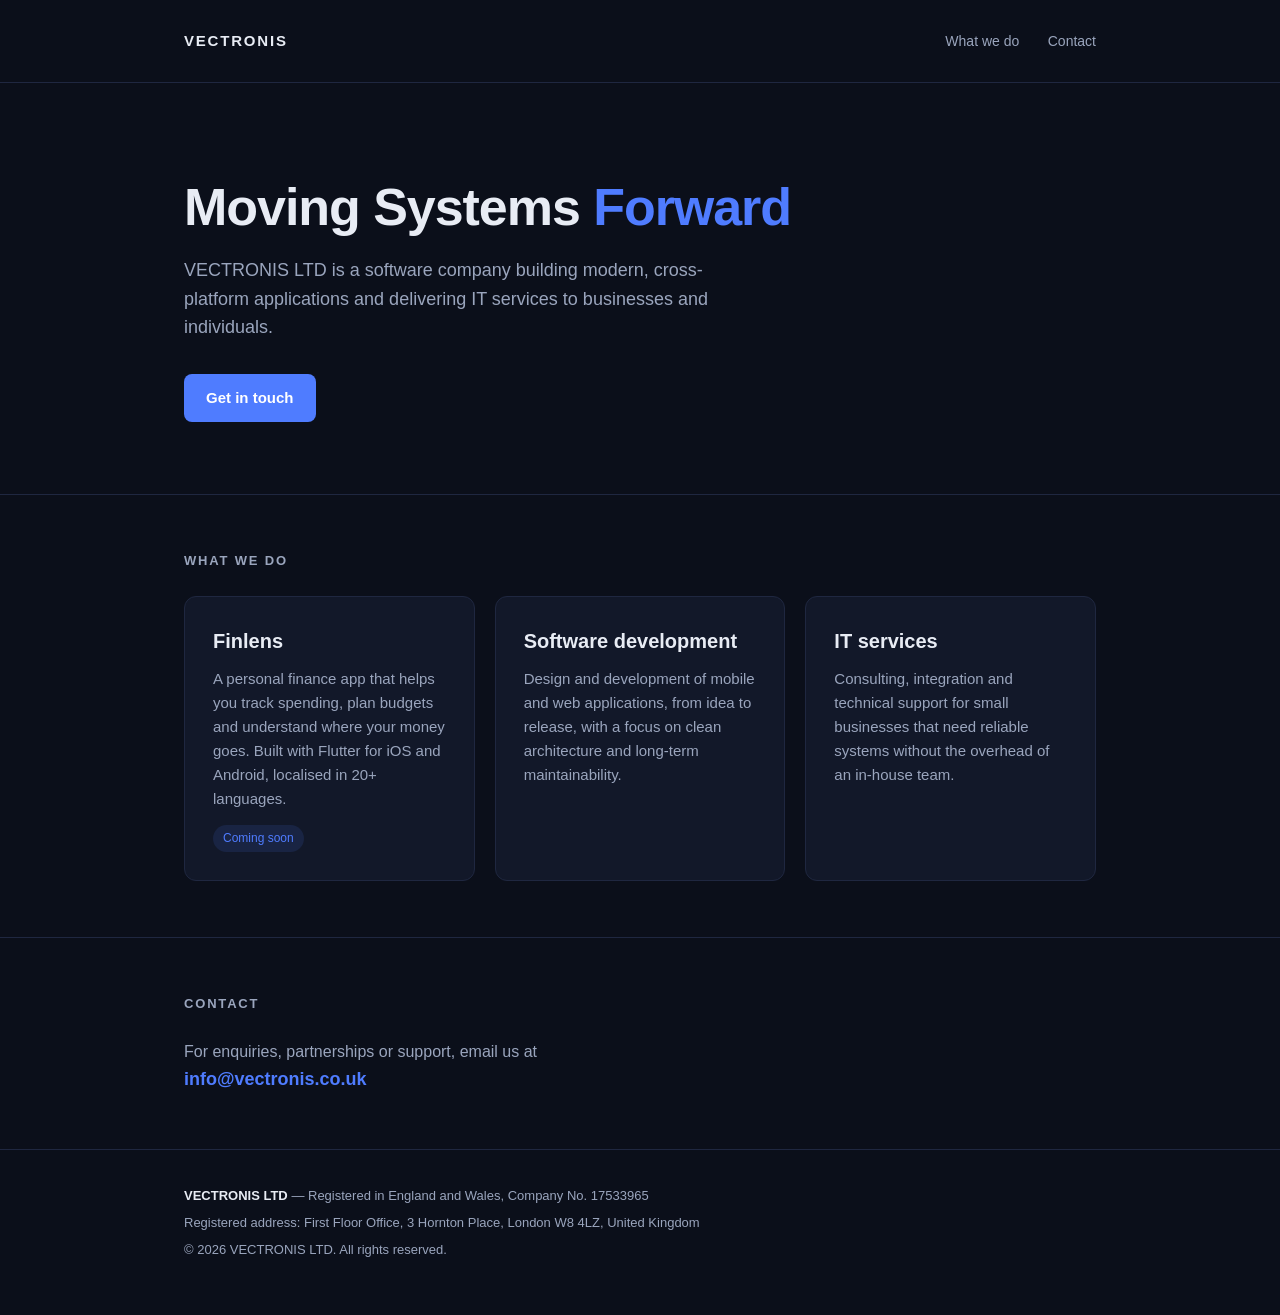
==== index.html @ 2cd45143 "Add files via upload" ====
<!DOCTYPE html>
<html lang="en">
<head>
  <meta charset="utf-8">
  <meta name="viewport" content="width=device-width, initial-scale=1">
  <title>VECTRONIS LTD — Moving Systems Forward</title>
  <meta name="description" content="VECTRONIS LTD is a UK software company building Finlens, a personal finance app, and providing IT services.">
  <style>
    :root {
      --bg: #0b0f1a;
      --panel: #121829;
      --text: #e8ecf4;
      --muted: #9aa5bd;
      --accent: #4f7cff;
      --line: #1f2740;
    }
    * { box-sizing: border-box; margin: 0; padding: 0; }
    html { scroll-behavior: smooth; }
    body {
      font-family: -apple-system, BlinkMacSystemFont, "Segoe UI", Inter, Roboto, Helvetica, Arial, sans-serif;
      background: var(--bg);
      color: var(--text);
      line-height: 1.6;
      -webkit-font-smoothing: antialiased;
    }
    a { color: var(--accent); text-decoration: none; }
    a:hover { text-decoration: underline; }
    .wrap { max-width: 960px; margin: 0 auto; padding: 0 24px; }

    header {
      padding: 28px 0;
      border-bottom: 1px solid var(--line);
    }
    header .wrap { display: flex; align-items: center; justify-content: space-between; }
    .logo { font-weight: 700; letter-spacing: 0.12em; font-size: 15px; color: var(--text); }
    .logo:hover { text-decoration: none; }
    nav a { color: var(--muted); margin-left: 24px; font-size: 14px; }
    nav a:hover { color: var(--text); text-decoration: none; }

    .hero { padding: 96px 0 72px; }
    .hero h1 { font-size: clamp(32px, 5vw, 52px); line-height: 1.1; font-weight: 700; letter-spacing: -0.02em; }
    .hero h1 span { color: var(--accent); }
    .hero p { margin-top: 20px; max-width: 580px; color: var(--muted); font-size: 18px; }
    .hero .cta { display: inline-block; margin-top: 32px; padding: 12px 22px; background: var(--accent); color: #fff; border-radius: 8px; font-weight: 600; font-size: 15px; }
    .hero .cta:hover { text-decoration: none; opacity: 0.92; }

    section { padding: 56px 0; border-top: 1px solid var(--line); }
    h2 { font-size: 13px; text-transform: uppercase; letter-spacing: 0.14em; color: var(--muted); margin-bottom: 24px; }
    .grid { display: grid; grid-template-columns: repeat(auto-fit, minmax(260px, 1fr)); gap: 20px; }
    .card { background: var(--panel); border: 1px solid var(--line); border-radius: 12px; padding: 28px; }
    .card h3 { font-size: 20px; margin-bottom: 10px; }
    .card p { color: var(--muted); font-size: 15px; }
    .tag { display: inline-block; margin-top: 14px; font-size: 12px; color: var(--accent); background: rgba(79,124,255,0.12); padding: 4px 10px; border-radius: 999px; }

    .contact p { color: var(--muted); font-size: 16px; }
    .contact a { font-size: 18px; font-weight: 600; }

    footer { border-top: 1px solid var(--line); padding: 36px 0 48px; font-size: 13px; color: var(--muted); }
    footer p { margin-bottom: 6px; }
    footer strong { color: var(--text); font-weight: 600; }
  </style>
</head>
<body>

  <header>
    <div class="wrap">
      <a class="logo" href="/">VECTRONIS</a>
      <nav>
        <a href="#work">What we do</a>
        <a href="#contact">Contact</a>
      </nav>
    </div>
  </header>

  <main>
    <div class="hero">
      <div class="wrap">
        <h1>Moving Systems <span>Forward</span></h1>
        <p>VECTRONIS LTD is a software company building modern, cross-platform applications and delivering IT services to businesses and individuals.</p>
        <a class="cta" href="#contact">Get in touch</a>
      </div>
    </div>

    <section id="work">
      <div class="wrap">
        <h2>What we do</h2>
        <div class="grid">
          <div class="card">
            <h3>Finlens</h3>
            <p>A personal finance app that helps you track spending, plan budgets and understand where your money goes. Built with Flutter for iOS and Android, localised in 20+ languages.</p>
            <span class="tag">Coming soon</span>
          </div>
          <div class="card">
            <h3>Software development</h3>
            <p>Design and development of mobile and web applications, from idea to release, with a focus on clean architecture and long-term maintainability.</p>
          </div>
          <div class="card">
            <h3>IT services</h3>
            <p>Consulting, integration and technical support for small businesses that need reliable systems without the overhead of an in-house team.</p>
          </div>
        </div>
      </div>
    </section>

    <section id="contact" class="contact">
      <div class="wrap">
        <h2>Contact</h2>
        <p>For enquiries, partnerships or support, email us at</p>
        <p><a href="mailto:info@vectronis.co.uk">info@vectronis.co.uk</a></p>
      </div>
    </section>
  </main>

  <footer>
    <div class="wrap">
      <p><strong>VECTRONIS LTD</strong> — Registered in England and Wales, Company No. 17533965</p>
      <p>Registered address: First Floor Office, 3 Hornton Place, London W8 4LZ, United Kingdom</p>
      <p>© 2026 VECTRONIS LTD. All rights reserved.</p>
    </div>
  </footer>

</body>
</html>
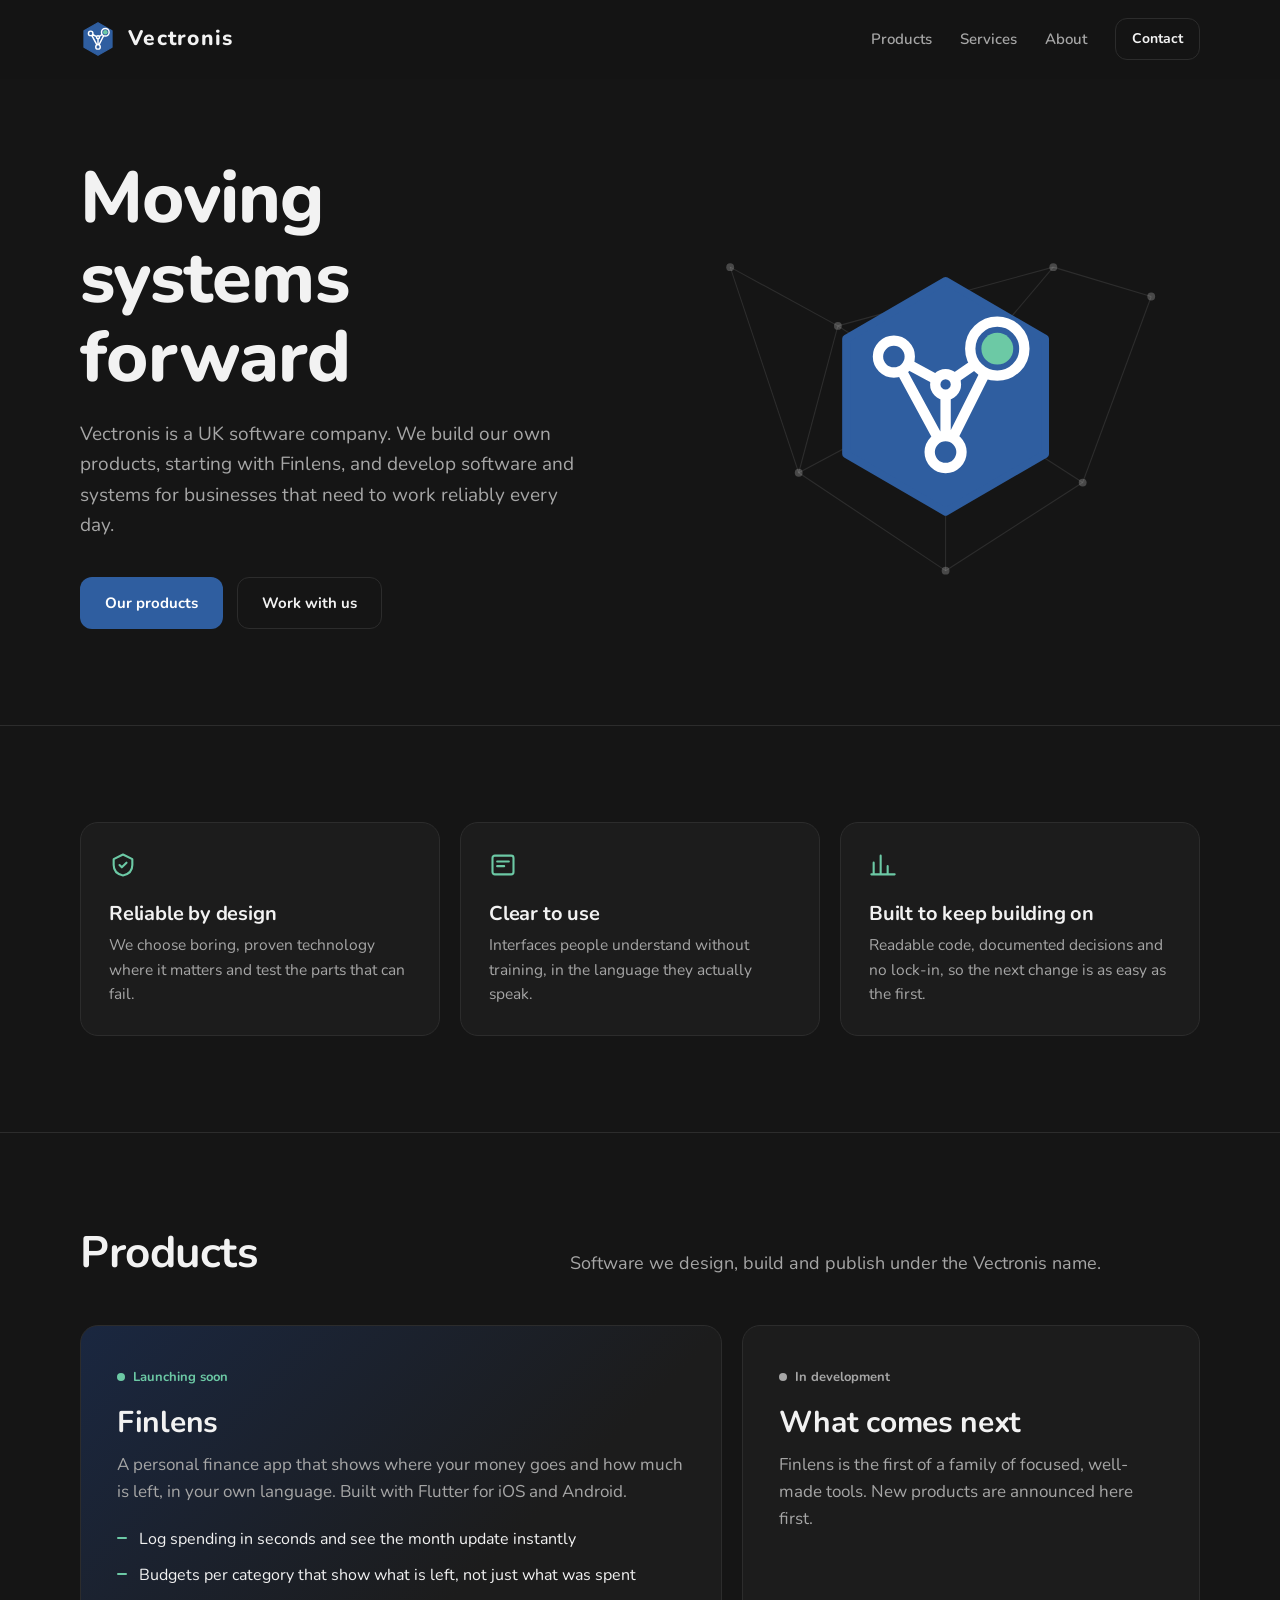
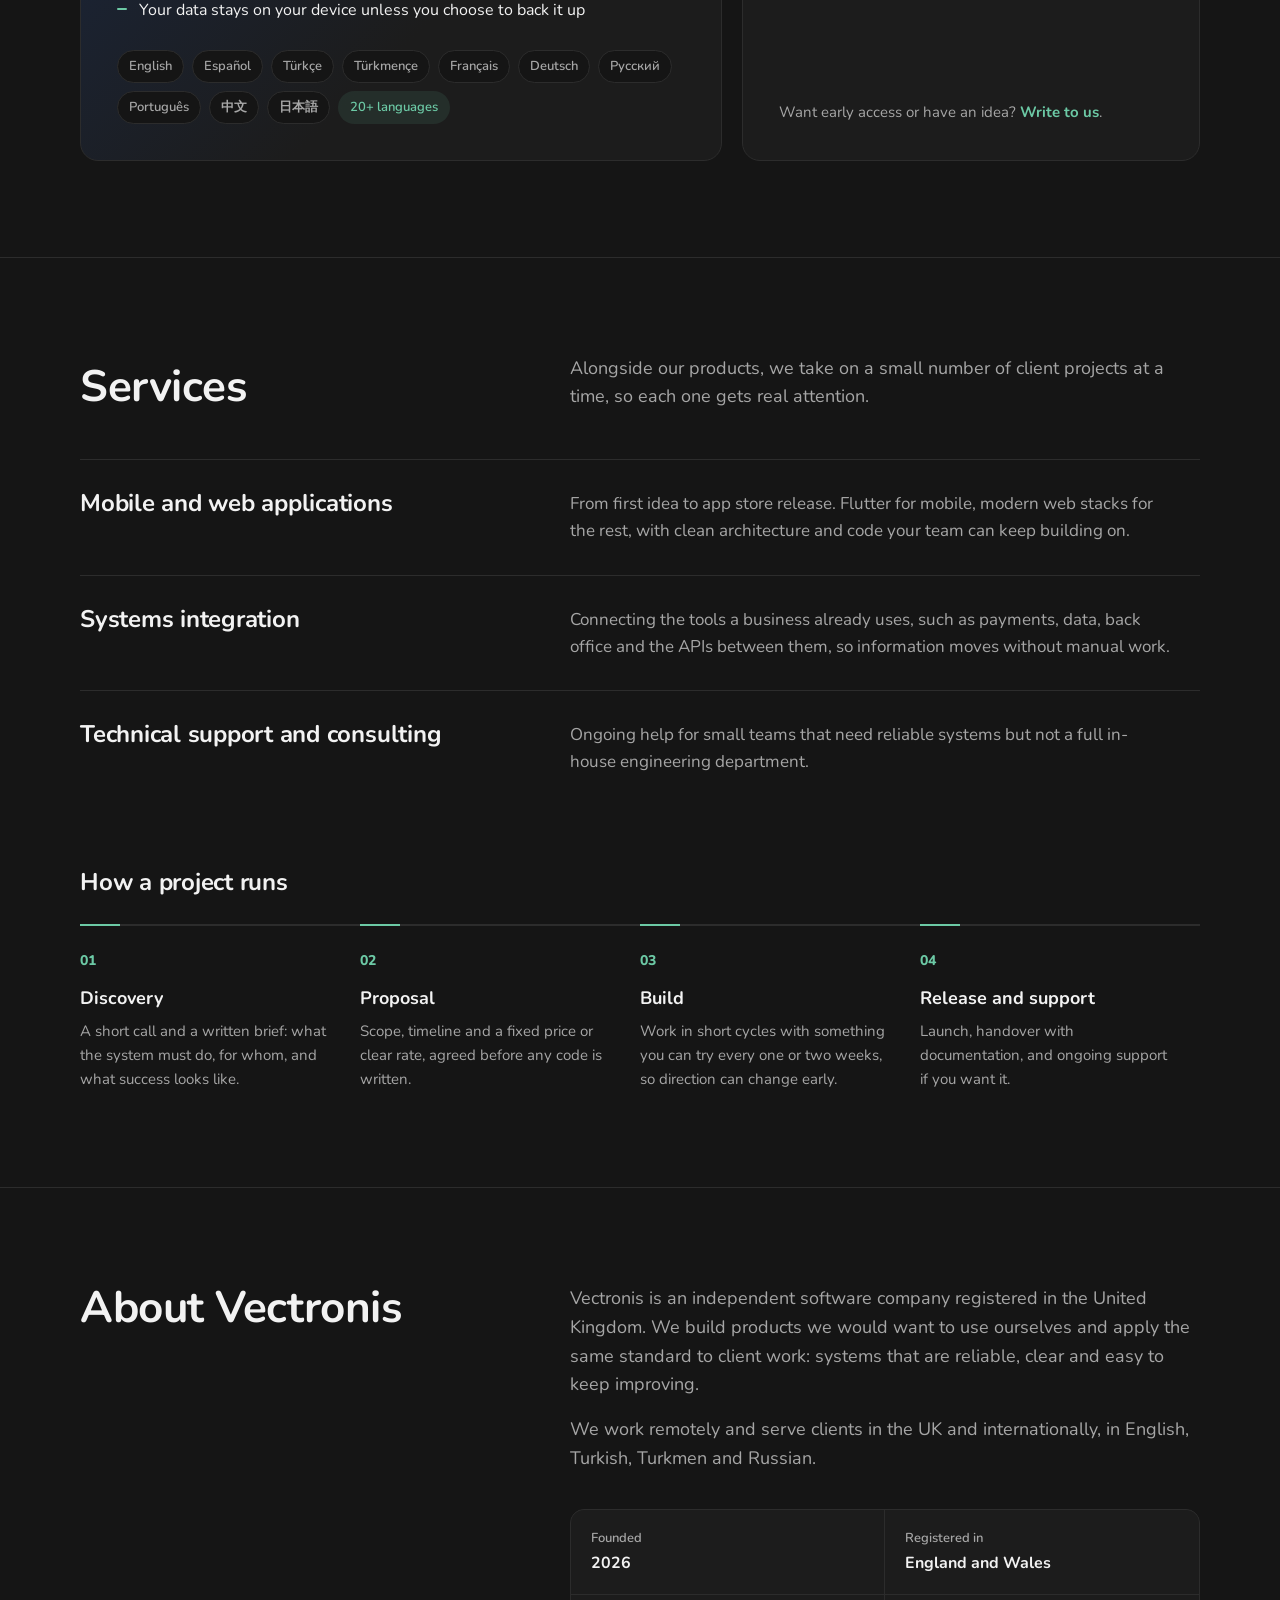
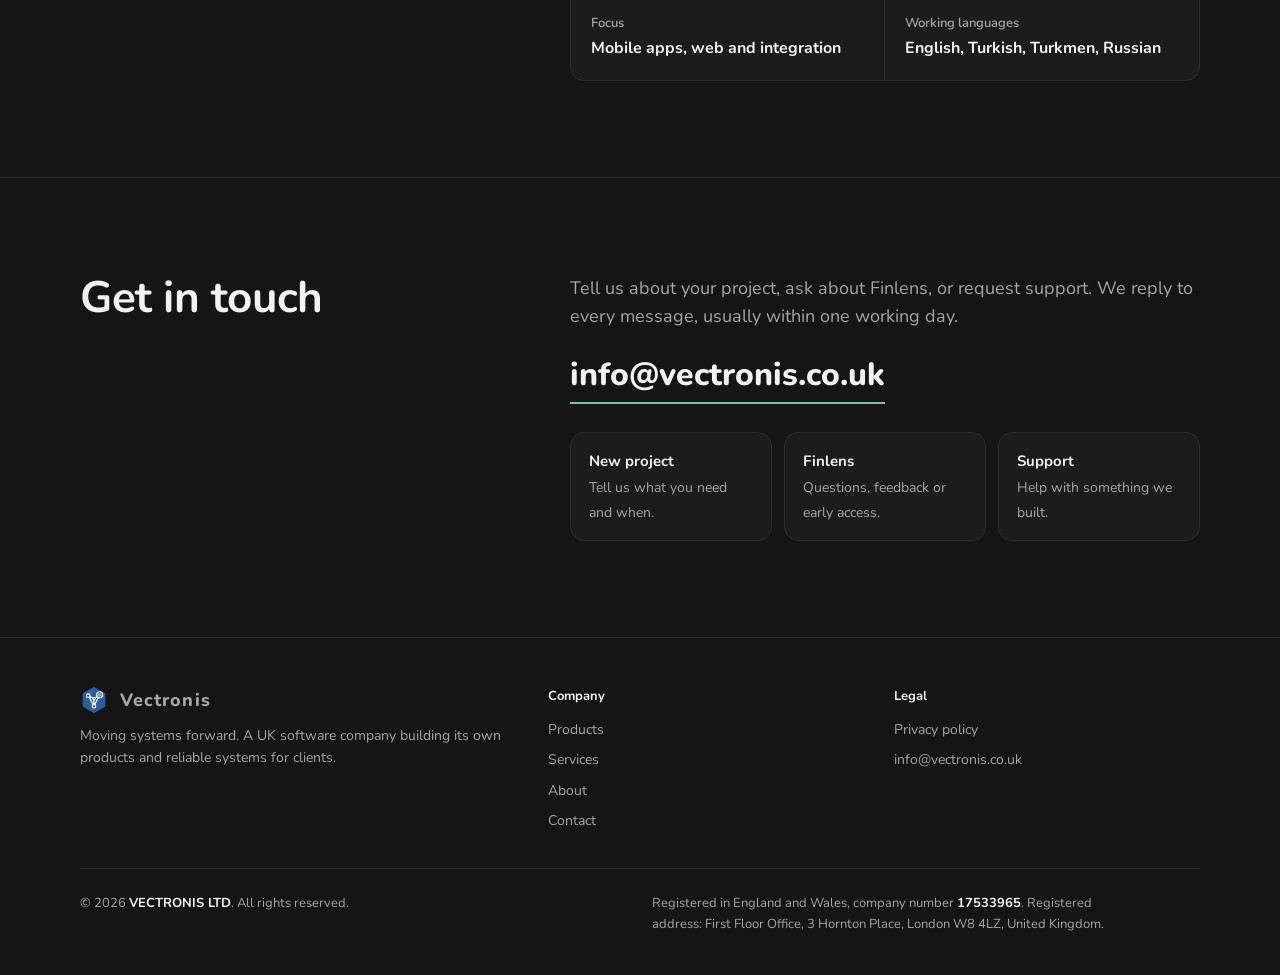
==== commit d6170fd3: "Add files via upload" ====
--- a/index.html
+++ b/index.html
@@ -3,121 +3,227 @@
 <head>
   <meta charset="utf-8">
   <meta name="viewport" content="width=device-width, initial-scale=1">
-  <title>VECTRONIS LTD — Moving Systems Forward</title>
-  <meta name="description" content="VECTRONIS LTD is a UK software company building Finlens, a personal finance app, and providing IT services.">
-  <style>
-    :root {
-      --bg: #0b0f1a;
-      --panel: #121829;
-      --text: #e8ecf4;
-      --muted: #9aa5bd;
-      --accent: #4f7cff;
-      --line: #1f2740;
-    }
-    * { box-sizing: border-box; margin: 0; padding: 0; }
-    html { scroll-behavior: smooth; }
-    body {
-      font-family: -apple-system, BlinkMacSystemFont, "Segoe UI", Inter, Roboto, Helvetica, Arial, sans-serif;
-      background: var(--bg);
-      color: var(--text);
-      line-height: 1.6;
-      -webkit-font-smoothing: antialiased;
-    }
-    a { color: var(--accent); text-decoration: none; }
-    a:hover { text-decoration: underline; }
-    .wrap { max-width: 960px; margin: 0 auto; padding: 0 24px; }
-
-    header {
-      padding: 28px 0;
-      border-bottom: 1px solid var(--line);
-    }
-    header .wrap { display: flex; align-items: center; justify-content: space-between; }
-    .logo { font-weight: 700; letter-spacing: 0.12em; font-size: 15px; color: var(--text); }
-    .logo:hover { text-decoration: none; }
-    nav a { color: var(--muted); margin-left: 24px; font-size: 14px; }
-    nav a:hover { color: var(--text); text-decoration: none; }
-
-    .hero { padding: 96px 0 72px; }
-    .hero h1 { font-size: clamp(32px, 5vw, 52px); line-height: 1.1; font-weight: 700; letter-spacing: -0.02em; }
-    .hero h1 span { color: var(--accent); }
-    .hero p { margin-top: 20px; max-width: 580px; color: var(--muted); font-size: 18px; }
-    .hero .cta { display: inline-block; margin-top: 32px; padding: 12px 22px; background: var(--accent); color: #fff; border-radius: 8px; font-weight: 600; font-size: 15px; }
-    .hero .cta:hover { text-decoration: none; opacity: 0.92; }
-
-    section { padding: 56px 0; border-top: 1px solid var(--line); }
-    h2 { font-size: 13px; text-transform: uppercase; letter-spacing: 0.14em; color: var(--muted); margin-bottom: 24px; }
-    .grid { display: grid; grid-template-columns: repeat(auto-fit, minmax(260px, 1fr)); gap: 20px; }
-    .card { background: var(--panel); border: 1px solid var(--line); border-radius: 12px; padding: 28px; }
-    .card h3 { font-size: 20px; margin-bottom: 10px; }
-    .card p { color: var(--muted); font-size: 15px; }
-    .tag { display: inline-block; margin-top: 14px; font-size: 12px; color: var(--accent); background: rgba(79,124,255,0.12); padding: 4px 10px; border-radius: 999px; }
-
-    .contact p { color: var(--muted); font-size: 16px; }
-    .contact a { font-size: 18px; font-weight: 600; }
-
-    footer { border-top: 1px solid var(--line); padding: 36px 0 48px; font-size: 13px; color: var(--muted); }
-    footer p { margin-bottom: 6px; }
-    footer strong { color: var(--text); font-weight: 600; }
-  </style>
+  <title>Vectronis — Moving systems forward</title>
+  <meta name="description" content="Vectronis is a UK software company. We build products like Finlens, a personal finance app available in more than 20 languages, and develop software and systems for businesses.">
+  <meta name="theme-color" content="#151515">
+  <meta property="og:title" content="Vectronis — Moving systems forward">
+  <meta property="og:description" content="Vectronis is a UK software company. We build products like Finlens, a personal finance app available in more than 20 languages, and develop software and systems for businesses.">
+  <meta property="og:type" content="website">
+  <meta property="og:url" content="https://vectronis.co.uk/">
+  <link rel="icon" href="data:image/svg+xml,%3Csvg xmlns='http://www.w3.org/2000/svg' viewBox='0 0 64 64'%3E%3Cpath d='M32 3l25 14.5v29L32 61 7 46.5v-29z' fill='%232F5EA0'/%3E%3Cg fill='none' stroke='%23fff' stroke-width='2.6' stroke-linecap='round'%3E%3Cpath d='M19 22L32 29 45 20 M32 29L32 46 M19 22L32 46 45 20'/%3E%3C/g%3E%3Cg fill='%232F5EA0' stroke='%23fff' stroke-width='2.6'%3E%3Ccircle cx='19' cy='22' r='4'/%3E%3Ccircle cx='32' cy='46' r='4'/%3E%3Ccircle cx='32' cy='29' r='2.6'/%3E%3Ccircle cx='45' cy='20' r='6.8'/%3E%3C/g%3E%3Ccircle cx='45' cy='20' r='4' fill='%236CC9A5'/%3E%3C/svg%3E">
+  <link rel="preconnect" href="https://fonts.googleapis.com">
+  <link rel="preconnect" href="https://fonts.gstatic.com" crossorigin>
+  <link href="https://fonts.googleapis.com/css2?family=Nunito:wght@400;500;600;700;800&display=swap" rel="stylesheet">
+  <link rel="stylesheet" href="/styles.css">
 </head>
 <body>
-
-  <header>
+  <a class="skip" href="#main">Skip to content</a>
+  <header class="top" id="top">
     <div class="wrap">
-      <a class="logo" href="/">VECTRONIS</a>
-      <nav>
-        <a href="#work">What we do</a>
-        <a href="#contact">Contact</a>
+      <a class="brand" href="/" aria-label="Vectronis home">
+        <svg viewBox="0 0 64 64" aria-hidden="true">
+        <path d="M32 3l25 14.5v29L32 61 7 46.5v-29z" fill="#2F5EA0" stroke="#2F5EA0" stroke-width="2" stroke-linejoin="round"/>
+        <g fill="none" stroke="#fff" stroke-width="2.6" stroke-linecap="round"><path d="M19 22L32 29 45 20 M32 29L32 46 M19 22L32 46 45 20"/></g>
+        <g fill="#2F5EA0" stroke="#fff" stroke-width="2.6"><circle cx="19" cy="22" r="4"/><circle cx="32" cy="46" r="4"/><circle cx="32" cy="29" r="2.6"/><circle cx="45" cy="20" r="6.8"/></g>
+        <circle cx="45" cy="20" r="4" fill="#6CC9A5"/>
+        </svg>
+        <span>Vectronis</span>
+      </a>
+      <nav aria-label="Main">
+        <a href="/#products">Products</a>
+        <a href="/#services">Services</a>
+        <a href="/#about" class="hide-sm">About</a>
+        <a href="/#contact" class="btn btn-ghost">Contact</a>
       </nav>
     </div>
   </header>
-
-  <main>
+  <main id="main">
+
     <div class="hero">
       <div class="wrap">
-        <h1>Moving Systems <span>Forward</span></h1>
-        <p>VECTRONIS LTD is a software company building modern, cross-platform applications and delivering IT services to businesses and individuals.</p>
-        <a class="cta" href="#contact">Get in touch</a>
+        <div>
+          <h1>Moving systems forward</h1>
+          <p class="lede">Vectronis is a UK software company. We build our own products, starting with Finlens, and develop software and systems for businesses that need to work reliably every day.</p>
+          <div class="actions">
+            <a class="btn btn-primary" href="#products">Our products</a>
+            <a class="btn btn-ghost" href="#contact">Work with us</a>
+          </div>
+        </div>
+        <svg class="net" viewBox="0 0 520 440" aria-hidden="true">
+          <g>
+            <line class="edge" x1="40" y1="90" x2="150" y2="150"/><line class="edge" x1="40" y1="90" x2="110" y2="300"/><line class="edge" x1="110" y1="300" x2="150" y2="150"/><line class="edge" x1="110" y1="300" x2="260" y2="400"/><line class="edge" x1="470" y1="120" x2="400" y2="310"/><line class="edge" x1="470" y1="120" x2="370" y2="90"/><line class="edge" x1="400" y1="310" x2="260" y2="400"/><line class="edge" x1="150" y1="150" x2="370" y2="90"/><line class="edge" x1="150" y1="150" x2="260" y2="220"/><line class="edge" x1="370" y1="90" x2="260" y2="220"/><line class="edge" x1="400" y1="310" x2="260" y2="220"/><line class="edge" x1="110" y1="300" x2="260" y2="220"/><line class="edge" x1="260" y1="400" x2="260" y2="220"/>
+          </g>
+          <g><circle class="node dim" cx="40" cy="90" r="4"/><circle class="node dim" cx="110" cy="300" r="4"/><circle class="node dim" cx="470" cy="120" r="4"/><circle class="node dim" cx="400" cy="310" r="4"/><circle class="node dim" cx="260" cy="400" r="4"/><circle class="node dim" cx="150" cy="150" r="4"/><circle class="node dim" cx="370" cy="90" r="4"/></g>
+          <g transform="translate(130 92) scale(4.0625)">
+            <path class="hex" d="M32 3l25 14.5v29L32 61 7 46.5v-29z" stroke="#2F5EA0" stroke-width="2" stroke-linejoin="round"/>
+            <g fill="none" stroke="#fff" stroke-width="2.6" stroke-linecap="round"><path d="M19 22L32 29 45 20 M32 29L32 46 M19 22L32 46 45 20"/></g>
+            <g fill="#2F5EA0" stroke="#fff" stroke-width="2.6"><circle cx="19" cy="22" r="4"/><circle cx="32" cy="46" r="4"/><circle cx="32" cy="29" r="2.6"/><circle cx="45" cy="20" r="6.8"/></g>
+            <circle class="ring" cx="45" cy="20" r="4"/><circle class="ring r2" cx="45" cy="20" r="4"/><circle class="hot" cx="45" cy="20" r="4"/>
+          </g>
+        </svg>
       </div>
     </div>
 
-    <section id="work">
-      <div class="wrap">
-        <h2>What we do</h2>
-        <div class="grid">
-          <div class="card">
+    <section id="principles" aria-label="How we build">
+      <div class="wrap">
+        <div class="principles">
+          <div class="principle">
+            <svg viewBox="0 0 24 24" fill="none" stroke="#6CC9A5" stroke-width="1.8" stroke-linecap="round" stroke-linejoin="round" aria-hidden="true"><path d="M12 3l8 4v5c0 5-3.5 8-8 9-4.5-1-8-4-8-9V7z"/><path d="M9 12l2 2 4-4"/></svg>
+            <h3>Reliable by design</h3>
+            <p>We choose boring, proven technology where it matters and test the parts that can fail.</p>
+          </div>
+          <div class="principle">
+            <svg viewBox="0 0 24 24" fill="none" stroke="#6CC9A5" stroke-width="1.8" stroke-linecap="round" stroke-linejoin="round" aria-hidden="true"><rect x="3" y="4" width="18" height="16" rx="2"/><path d="M7 9h10M7 13h6"/></svg>
+            <h3>Clear to use</h3>
+            <p>Interfaces people understand without training, in the language they actually speak.</p>
+          </div>
+          <div class="principle">
+            <svg viewBox="0 0 24 24" fill="none" stroke="#6CC9A5" stroke-width="1.8" stroke-linecap="round" stroke-linejoin="round" aria-hidden="true"><path d="M4 20V10M10 20V4M16 20v-7M22 20H2"/></svg>
+            <h3>Built to keep building on</h3>
+            <p>Readable code, documented decisions and no lock-in, so the next change is as easy as the first.</p>
+          </div>
+        </div>
+      </div>
+    </section>
+
+    <section id="products">
+      <div class="wrap">
+        <div class="section-head">
+          <h2>Products</h2>
+          <p>Software we design, build and publish under the Vectronis name.</p>
+        </div>
+        <div class="products">
+          <article class="product featured">
+            <span class="kicker">Launching soon</span>
             <h3>Finlens</h3>
-            <p>A personal finance app that helps you track spending, plan budgets and understand where your money goes. Built with Flutter for iOS and Android, localised in 20+ languages.</p>
-            <span class="tag">Coming soon</span>
-          </div>
-          <div class="card">
-            <h3>Software development</h3>
-            <p>Design and development of mobile and web applications, from idea to release, with a focus on clean architecture and long-term maintainability.</p>
-          </div>
-          <div class="card">
-            <h3>IT services</h3>
-            <p>Consulting, integration and technical support for small businesses that need reliable systems without the overhead of an in-house team.</p>
-          </div>
+            <p>A personal finance app that shows where your money goes and how much is left, in your own language. Built with Flutter for iOS and Android.</p>
+            <ul>
+              <li>Log spending in seconds and see the month update instantly</li>
+              <li>Budgets per category that show what is left, not just what was spent</li>
+              <li>Your data stays on your device unless you choose to back it up</li>
+            </ul>
+            <div class="langs" aria-label="Available languages">
+              <span>English</span><span>Español</span><span>Türkçe</span><span>Türkmençe</span><span>Français</span><span>Deutsch</span><span>Русский</span><span>Português</span><span>中文</span><span>日本語</span><span class="more">20+ languages</span>
+            </div>
+          </article>
+          <article class="product next">
+            <div>
+              <span class="kicker soon">In development</span>
+              <h3>What comes next</h3>
+              <p>Finlens is the first of a family of focused, well-made tools. New products are announced here first.</p>
+            </div>
+            <p class="bottom">Want early access or have an idea? <a href="mailto:info@vectronis.co.uk">Write to us</a>.</p>
+          </article>
+        </div>
+      </div>
+    </section>
+
+    <section id="services">
+      <div class="wrap">
+        <div class="section-head">
+          <h2>Services</h2>
+          <p>Alongside our products, we take on a small number of client projects at a time, so each one gets real attention.</p>
+        </div>
+        <div class="service">
+          <h3>Mobile and web applications</h3>
+          <p>From first idea to app store release. Flutter for mobile, modern web stacks for the rest, with clean architecture and code your team can keep building on.</p>
+        </div>
+        <div class="service">
+          <h3>Systems integration</h3>
+          <p>Connecting the tools a business already uses, such as payments, data, back office and the APIs between them, so information moves without manual work.</p>
+        </div>
+        <div class="service">
+          <h3>Technical support and consulting</h3>
+          <p>Ongoing help for small teams that need reliable systems but not a full in-house engineering department.</p>
+        </div>
+
+        <div class="process">
+          <h3>How a project runs</h3>
+          <div class="steps">
+            <div class="step"><h4>Discovery</h4><p>A short call and a written brief: what the system must do, for whom, and what success looks like.</p></div>
+            <div class="step"><h4>Proposal</h4><p>Scope, timeline and a fixed price or clear rate, agreed before any code is written.</p></div>
+            <div class="step"><h4>Build</h4><p>Work in short cycles with something you can try every one or two weeks, so direction can change early.</p></div>
+            <div class="step"><h4>Release and support</h4><p>Launch, handover with documentation, and ongoing support if you want it.</p></div>
+          </div>
+        </div>
+      </div>
+    </section>
+
+    <section id="about" class="about">
+      <div class="wrap">
+        <h2>About Vectronis</h2>
+        <div class="text">
+          <p>Vectronis is an independent software company registered in the United Kingdom. We build products we would want to use ourselves and apply the same standard to client work: systems that are reliable, clear and easy to keep improving.</p>
+          <p>We work remotely and serve clients in the UK and internationally, in English, Turkish, Turkmen and Russian.</p>
+          <dl class="facts">
+            <div class="fact"><dt>Founded</dt><dd>2026</dd></div>
+            <div class="fact"><dt>Registered in</dt><dd>England and Wales</dd></div>
+            <div class="fact"><dt>Focus</dt><dd>Mobile apps, web and integration</dd></div>
+            <div class="fact"><dt>Working languages</dt><dd>English, Turkish, Turkmen, Russian</dd></div>
+          </dl>
         </div>
       </div>
     </section>
 
     <section id="contact" class="contact">
       <div class="wrap">
-        <h2>Contact</h2>
-        <p>For enquiries, partnerships or support, email us at</p>
-        <p><a href="mailto:info@vectronis.co.uk">info@vectronis.co.uk</a></p>
+        <h2>Get in touch</h2>
+        <div>
+          <p>Tell us about your project, ask about Finlens, or request support. We reply to every message, usually within one working day.</p>
+          <a class="mail" href="mailto:info@vectronis.co.uk">info@vectronis.co.uk</a>
+          <div class="topics">
+            <div class="topic"><strong>New project</strong><span>Tell us what you need and when.</span></div>
+            <div class="topic"><strong>Finlens</strong><span>Questions, feedback or early access.</span></div>
+            <div class="topic"><strong>Support</strong><span>Help with something we built.</span></div>
+          </div>
+        </div>
       </div>
     </section>
   </main>
-
   <footer>
     <div class="wrap">
-      <p><strong>VECTRONIS LTD</strong> — Registered in England and Wales, Company No. 17533965</p>
-      <p>Registered address: First Floor Office, 3 Hornton Place, London W8 4LZ, United Kingdom</p>
-      <p>© 2026 VECTRONIS LTD. All rights reserved.</p>
+      <div class="cols">
+        <div>
+          <a class="brand" href="/" aria-label="Vectronis home">
+            <svg viewBox="0 0 64 64" aria-hidden="true">
+            <path d="M32 3l25 14.5v29L32 61 7 46.5v-29z" fill="#2F5EA0" stroke="#2F5EA0" stroke-width="2" stroke-linejoin="round"/>
+        <g fill="none" stroke="#fff" stroke-width="2.6" stroke-linecap="round"><path d="M19 22L32 29 45 20 M32 29L32 46 M19 22L32 46 45 20"/></g>
+        <g fill="#2F5EA0" stroke="#fff" stroke-width="2.6"><circle cx="19" cy="22" r="4"/><circle cx="32" cy="46" r="4"/><circle cx="32" cy="29" r="2.6"/><circle cx="45" cy="20" r="6.8"/></g>
+        <circle cx="45" cy="20" r="4" fill="#6CC9A5"/>
+            </svg>
+            <span>Vectronis</span>
+          </a>
+          <p>Moving systems forward. A UK software company building its own products and reliable systems for clients.</p>
+        </div>
+        <div>
+          <h4>Company</h4>
+          <ul>
+            <li><a href="/#products">Products</a></li>
+            <li><a href="/#services">Services</a></li>
+            <li><a href="/#about">About</a></li>
+            <li><a href="/#contact">Contact</a></li>
+          </ul>
+        </div>
+        <div>
+          <h4>Legal</h4>
+          <ul>
+            <li><a href="/privacy.html">Privacy policy</a></li>
+            <li><a href="mailto:info@vectronis.co.uk">info@vectronis.co.uk</a></li>
+          </ul>
+        </div>
+      </div>
+      <div class="legal">
+        <p>© 2026 <strong>VECTRONIS LTD</strong>. All rights reserved.</p>
+        <p>Registered in England and Wales, company number <strong>17533965</strong>. Registered address: First Floor Office, 3 Hornton Place, London W8 4LZ, United Kingdom.</p>
+      </div>
     </div>
   </footer>
-
+  <script>
+    (function () {
+      var top = document.getElementById('top');
+      function onScroll() { top.classList.toggle('scrolled', window.scrollY > 8); }
+      window.addEventListener('scroll', onScroll, { passive: true }); onScroll();
+    })();
+  </script>
 </body>
 </html>
--- a/styles.css
+++ b/styles.css
@@ -0,0 +1,183 @@
+:root {
+  --bg: #151515;
+  --bg-2: #1C1C1C;
+  --bg-3: #242424;
+  --line: #2C2C2C;
+  --text: #F2F2F2;
+  --muted: #A6A6A6;
+  --blue: #2F5EA0;
+  --blue-bright: #4A80CF;
+  --green: #6CC9A5;
+  --font: "Nunito", -apple-system, "Segoe UI", Roboto, sans-serif;
+  --max: 1120px;
+  --radius: 18px;
+}
+*, *::before, *::after { box-sizing: border-box; margin: 0; padding: 0; }
+html { scroll-behavior: smooth; }
+body {
+  font-family: var(--font);
+  font-size: 17px;
+  line-height: 1.6;
+  color: var(--text);
+  background: var(--bg);
+  -webkit-font-smoothing: antialiased;
+}
+a { color: inherit; text-decoration: none; }
+a:focus-visible, button:focus-visible { outline: 2px solid var(--green); outline-offset: 3px; border-radius: 6px; }
+.wrap { width: min(var(--max), 100% - 48px); margin: 0 auto; }
+h1, h2, h3 { font-weight: 700; line-height: 1.1; letter-spacing: -0.01em; }
+p { max-width: 60ch; }
+.skip { position: absolute; left: -999px; top: 8px; background: var(--green); color: #0d1f18; padding: 8px 14px; border-radius: 8px; font-weight: 700; }
+.skip:focus { left: 16px; z-index: 100; }
+
+/* Header */
+.top { position: sticky; top: 0; z-index: 50; padding: 18px 0; background: rgba(21,21,21,.82); backdrop-filter: blur(12px); -webkit-backdrop-filter: blur(12px); border-bottom: 1px solid transparent; }
+.top.scrolled { border-bottom-color: var(--line); }
+.top .wrap { display: flex; align-items: center; justify-content: space-between; gap: 24px; }
+.brand { display: flex; align-items: center; gap: 12px; font-weight: 800; font-size: 21px; letter-spacing: 0.06em; }
+.brand svg { width: 36px; height: 36px; }
+.top nav { display: flex; align-items: center; gap: 28px; font-size: 15px; font-weight: 600; color: var(--muted); }
+.top nav a:hover { color: var(--text); }
+.top nav .btn { padding: 9px 16px; font-size: 14px; color: var(--text); }
+
+/* Buttons */
+.btn { display: inline-flex; align-items: center; padding: 13px 24px; border-radius: 12px; font-weight: 700; font-size: 15px; border: 1.5px solid transparent; transition: background .15s, border-color .15s, color .15s; }
+.btn-primary { background: var(--blue); color: #fff; }
+.btn-primary:hover { background: var(--blue-bright); }
+.btn-ghost { border-color: var(--line); color: var(--text); }
+.btn-ghost:hover { border-color: var(--muted); }
+
+/* Hero */
+.hero { position: relative; padding: 80px 0 96px; overflow: hidden; }
+.hero .wrap { position: relative; display: grid; grid-template-columns: 1.05fr 0.95fr; gap: 48px; align-items: center; }
+.hero h1 { font-size: clamp(42px, 6vw, 72px); font-weight: 800; max-width: 12ch; }
+.hero .lede { margin-top: 22px; font-size: 19px; color: var(--muted); max-width: 46ch; }
+.hero .actions { margin-top: 36px; display: flex; gap: 14px; flex-wrap: wrap; }
+.net { width: 100%; max-width: 520px; justify-self: center; display: block; }
+.net .edge { stroke: #fff; stroke-opacity: .10; stroke-width: 1.1; }
+.net .node.dim { fill: #fff; fill-opacity: .22; }
+.net .hex { fill: var(--blue); }
+.net .hot { fill: var(--green); }
+.net .ring { fill: none; stroke: var(--green); stroke-width: .8; opacity: 0; transform-origin: center; transform-box: fill-box; animation: ring 3.2s ease-out infinite; }
+.net .ring.r2 { animation-delay: 1.6s; }
+@keyframes ring { 0% { transform: scale(.6); opacity: .8; } 100% { transform: scale(2.6); opacity: 0; } }
+
+/* Sections */
+section { padding: 96px 0; border-top: 1px solid var(--line); }
+.section-head { display: grid; grid-template-columns: 1fr 1.4fr; gap: 40px; margin-bottom: 48px; align-items: end; }
+.section-head h2 { font-size: clamp(30px, 3.6vw, 44px); }
+.section-head p { color: var(--muted); font-size: 18px; }
+
+/* Principles strip */
+.principles { display: grid; grid-template-columns: repeat(3, 1fr); gap: 20px; }
+.principle { padding: 28px; border-radius: var(--radius); background: var(--bg-2); border: 1px solid var(--line); }
+.principle svg { width: 28px; height: 28px; margin-bottom: 16px; }
+.principle h3 { font-size: 20px; margin-bottom: 8px; }
+.principle p { color: var(--muted); font-size: 15.5px; }
+
+/* Products */
+.products { display: grid; grid-template-columns: 1.4fr 1fr; gap: 20px; }
+.product { position: relative; border: 1px solid var(--line); border-radius: var(--radius); background: var(--bg-2); padding: 36px; overflow: hidden; }
+.product.featured { background: linear-gradient(135deg, #1a2740 0%, #1C1C1C 60%); }
+.product .kicker { display: inline-flex; align-items: center; gap: 8px; font-size: 13px; font-weight: 700; color: var(--green); margin-bottom: 18px; }
+.product .kicker::before { content: ""; width: 8px; height: 8px; border-radius: 50%; background: var(--green); }
+.product .kicker.soon { color: var(--muted); }
+.product .kicker.soon::before { background: var(--muted); }
+.product h3 { font-size: 30px; margin-bottom: 12px; }
+.product p { color: var(--muted); }
+.product ul { list-style: none; margin-top: 22px; display: grid; gap: 10px; color: var(--text); font-size: 16px; }
+.product li { padding-left: 22px; position: relative; }
+.product li::before { content: ""; position: absolute; left: 0; top: .62em; width: 10px; height: 2px; background: var(--green); border-radius: 2px; }
+.langs { margin-top: 26px; display: flex; flex-wrap: wrap; gap: 8px; }
+.langs span { font-size: 13px; font-weight: 600; color: var(--muted); padding: 5px 11px; border-radius: 999px; border: 1px solid var(--line); background: var(--bg); }
+.langs .more { color: var(--green); border-color: transparent; background: rgba(108,201,165,.1); }
+.product.next { display: flex; flex-direction: column; justify-content: space-between; }
+.product.next .bottom { margin-top: 32px; font-size: 15px; color: var(--muted); }
+.product.next .bottom a, .inline-link { color: var(--green); font-weight: 700; }
+.inline-link:hover { text-decoration: underline; }
+
+/* Services */
+.service { display: grid; grid-template-columns: 1fr 1.4fr; gap: 40px; padding: 30px 0; border-top: 1px solid var(--line); }
+.service:last-of-type { border-bottom: 1px solid var(--line); }
+.service h3 { font-size: 24px; }
+.service p { color: var(--muted); }
+
+/* Process */
+.process { margin-top: 64px; }
+.process h3 { font-size: 24px; margin-bottom: 28px; }
+.steps { display: grid; grid-template-columns: repeat(4, 1fr); gap: 0; counter-reset: step; }
+.step { position: relative; padding: 24px 24px 0 0; border-top: 2px solid var(--line); counter-increment: step; }
+.step::before { content: counter(step, decimal-leading-zero); display: block; font-weight: 800; color: var(--green); font-size: 14px; margin-bottom: 12px; }
+.step::after { content: ""; position: absolute; top: -2px; left: 0; width: 40px; height: 2px; background: var(--green); }
+.step h4 { font-size: 18px; margin-bottom: 6px; }
+.step p { color: var(--muted); font-size: 15px; }
+
+/* About */
+.about .wrap { display: grid; grid-template-columns: 1fr 1.4fr; gap: 40px; align-items: start; }
+.about h2 { font-size: clamp(30px, 3.6vw, 44px); }
+.about .text p { color: var(--muted); font-size: 18px; }
+.about .text p + p { margin-top: 16px; }
+.facts { margin-top: 36px; display: grid; grid-template-columns: repeat(2, 1fr); gap: 1px; background: var(--line); border: 1px solid var(--line); border-radius: 14px; overflow: hidden; }
+.fact { background: var(--bg-2); padding: 18px 20px; }
+.fact dt { font-size: 13px; color: var(--muted); font-weight: 600; }
+.fact dd { font-size: 16px; font-weight: 700; margin-top: 2px; }
+
+/* Contact */
+.contact .wrap { display: grid; grid-template-columns: 1fr 1.4fr; gap: 40px; align-items: start; }
+.contact h2 { font-size: clamp(30px, 3.6vw, 44px); }
+.contact p { color: var(--muted); font-size: 18px; }
+.mail { display: inline-block; margin-top: 18px; font-weight: 800; font-size: clamp(22px, 2.8vw, 32px); color: var(--text); border-bottom: 2px solid var(--green); padding-bottom: 2px; }
+.mail:hover { color: var(--green); }
+.contact .note { margin-top: 16px; font-size: 15px; }
+.contact .topics { margin-top: 28px; display: grid; grid-template-columns: repeat(3, 1fr); gap: 12px; }
+.topic { padding: 16px 18px; border-radius: 14px; background: var(--bg-2); border: 1px solid var(--line); font-size: 15px; }
+.topic strong { display: block; font-size: 15px; margin-bottom: 2px; }
+.topic span { color: var(--muted); font-size: 14px; }
+
+/* Footer */
+footer { padding: 48px 0 40px; font-size: 14px; color: var(--muted); border-top: 1px solid var(--line); }
+footer .cols { display: grid; grid-template-columns: 1.4fr 1fr 1fr; gap: 40px; padding-bottom: 36px; border-bottom: 1px solid var(--line); }
+footer .brand { font-size: 18px; margin-bottom: 10px; }
+footer .brand svg { width: 28px; height: 28px; }
+footer h4 { font-size: 13px; font-weight: 700; color: var(--text); margin-bottom: 12px; }
+footer ul { list-style: none; display: grid; gap: 8px; }
+footer ul a:hover { color: var(--text); }
+footer .legal { padding-top: 24px; display: grid; grid-template-columns: 1fr 1fr; gap: 24px; font-size: 13px; }
+footer strong { color: var(--text); font-weight: 700; }
+
+/* Simple pages (privacy, 404) */
+.page { padding: 56px 0 96px; }
+.page .wrap { max-width: 720px; }
+.page h1 { font-size: clamp(34px, 4.5vw, 52px); margin-bottom: 10px; }
+.page .meta { color: var(--muted); font-size: 15px; margin-bottom: 40px; }
+.page h2 { font-size: 22px; margin: 36px 0 10px; }
+.page p, .page li { color: var(--muted); max-width: 68ch; }
+.page p + p { margin-top: 12px; }
+.page ul { padding-left: 20px; margin-top: 8px; display: grid; gap: 6px; }
+.page a:not(.btn) { color: var(--green); font-weight: 600; }
+.page.center { text-align: center; padding: 120px 0; }
+.page.center p { margin: 0 auto 28px; }
+
+@media (max-width: 900px) {
+  .hero { padding: 40px 0 72px; }
+  .hero .wrap { grid-template-columns: 1fr; gap: 40px; }
+  .net { max-width: 360px; }
+  .section-head, .service, .contact .wrap, .about .wrap, .products, footer .cols, footer .legal { grid-template-columns: 1fr; gap: 16px; }
+  .principles, .contact .topics { grid-template-columns: 1fr; }
+  .steps { grid-template-columns: 1fr 1fr; gap: 24px 20px; }
+  section { padding: 64px 0; }
+  .product { padding: 28px; }
+}
+@media (max-width: 520px) {
+  .wrap { width: calc(100% - 32px); }
+  .top nav { gap: 16px; }
+  .top nav .hide-sm { display: none; }
+  .brand span { display: none; }
+  footer .brand span { display: inline; }
+  .steps { grid-template-columns: 1fr; }
+  .facts { grid-template-columns: 1fr; }
+}
+@media (prefers-reduced-motion: reduce) {
+  html { scroll-behavior: auto; }
+  .net .ring { animation: none; opacity: .4; transform: scale(1.6); }
+}
